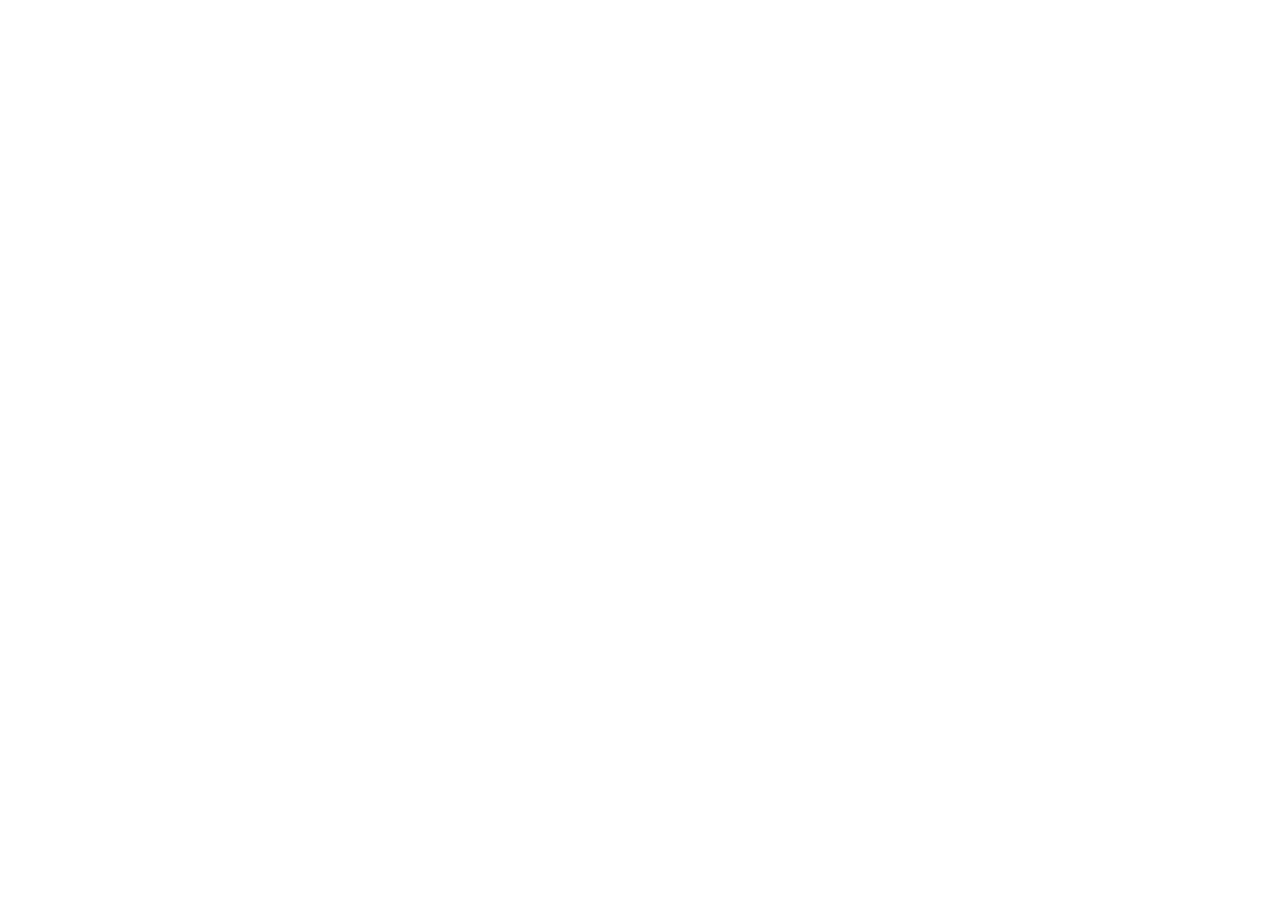
==== internal/webui/static/index.html @ a4a3a225 "feat: add hotel management application" ====
<!doctype html>
<html lang="ar" dir="rtl">
  <head>
    <meta charset="utf-8" />
    <meta name="viewport" content="width=device-width, initial-scale=1" />
    <meta name="theme-color" content="#f4f5f2" />
    <title>Staywise | إدارة الفندق</title>
    <link rel="stylesheet" href="/styles.css?v=arabic-3" />
  </head>
  <body>
    <div id="login-screen" class="login-screen" hidden>
      <div class="login-card">
        <div class="brand-mark brand-mark-large">S</div>
        <p class="eyebrow">HOTEL OPERATIONS</p>
        <h1>Good to have you<br />back.</h1>
        <p class="muted">Enter your hotel API access token to open the workspace.</p>
        <form id="login-form">
          <label for="api-token">API access token</label>
          <input id="api-token" name="token" type="password" autocomplete="current-password" placeholder="Paste your access token" required />
          <p id="login-error" class="form-error" aria-live="polite"></p>
          <button class="button button-primary button-full" type="submit">Open workspace <span>→</span></button>
        </form>
        <p class="login-footnote">Your token stays in this browser and is sent only to this hotel server.</p>
      </div>
      <div class="login-art" aria-hidden="true">
        <div class="art-circle"></div><div class="art-panel"><span>STAYWISE</span><strong>Every stay,<br />in good hands.</strong><i>Front desk · Rooms · Guest care</i></div>
      </div>
    </div>

    <div id="app-shell" class="app-shell" hidden>
      <aside class="sidebar" id="sidebar">
        <a class="brand" href="#overview" aria-label="Staywise home">
          <span class="brand-mark">S</span><span class="brand-name">staywise<small>HOTEL OPERATIONS</small></span>
        </a>
        <div class="property-switch"><span class="property-icon">⌂</span><span><strong>My property</strong><small>Hotel workspace</small></span><span class="chevron">⌄</span></div>
        <p class="nav-label">WORKSPACE</p>
        <nav class="main-nav" aria-label="Main navigation">
          <button class="nav-item active" data-page="overview"><span class="nav-icon">◫</span>Overview</button>
          <button class="nav-item" data-page="reception"><span class="nav-icon">⌑</span>Reception<span class="nav-count" id="arrival-count">0</span></button>
          <button class="nav-item" data-page="bookings"><span class="nav-icon">▤</span>Bookings</button>
          <button class="nav-item" data-page="rooms"><span class="nav-icon">▦</span>Rooms</button>
          <button class="nav-item" data-page="guests"><span class="nav-icon">♙</span>Guests</button>
          <button class="nav-item" data-page="payments"><span class="nav-icon">◉</span>Payments</button>
        </nav>
        <div class="sidebar-spacer"></div>
        <div class="sidebar-help"><span class="help-bubble">?</span><div><strong>Need a hand?</strong><small>Ask your administrator for access</small></div></div>
        <button id="sign-out" class="user-card"><span class="avatar">HM</span><span><strong>Hotel Manager</strong><small>Sign out</small></span><span class="more">···</span></button>
      </aside>

      <main class="main-area">
        <header class="topbar">
          <button class="mobile-menu" id="menu-toggle" aria-label="Toggle navigation">☰</button>
          <div class="breadcrumbs"><span>Hotel</span><span class="crumb-slash">/</span><strong id="page-crumb">Overview</strong></div>
          <div class="topbar-actions"><span class="today-label" id="today-label"></span><button class="icon-button" id="refresh-button" title="Refresh data" aria-label="Refresh data">↻</button><span class="top-avatar">HM</span></div>
        </header>
        <div id="page-content" class="page-content" aria-live="polite"></div>
      </main>
    </div>

    <div id="modal-root"></div>
    <div id="toast-root" class="toast-root" aria-live="polite"></div>
    <script src="/app.js?v=arabic-4" defer></script>
  </body>
</html>
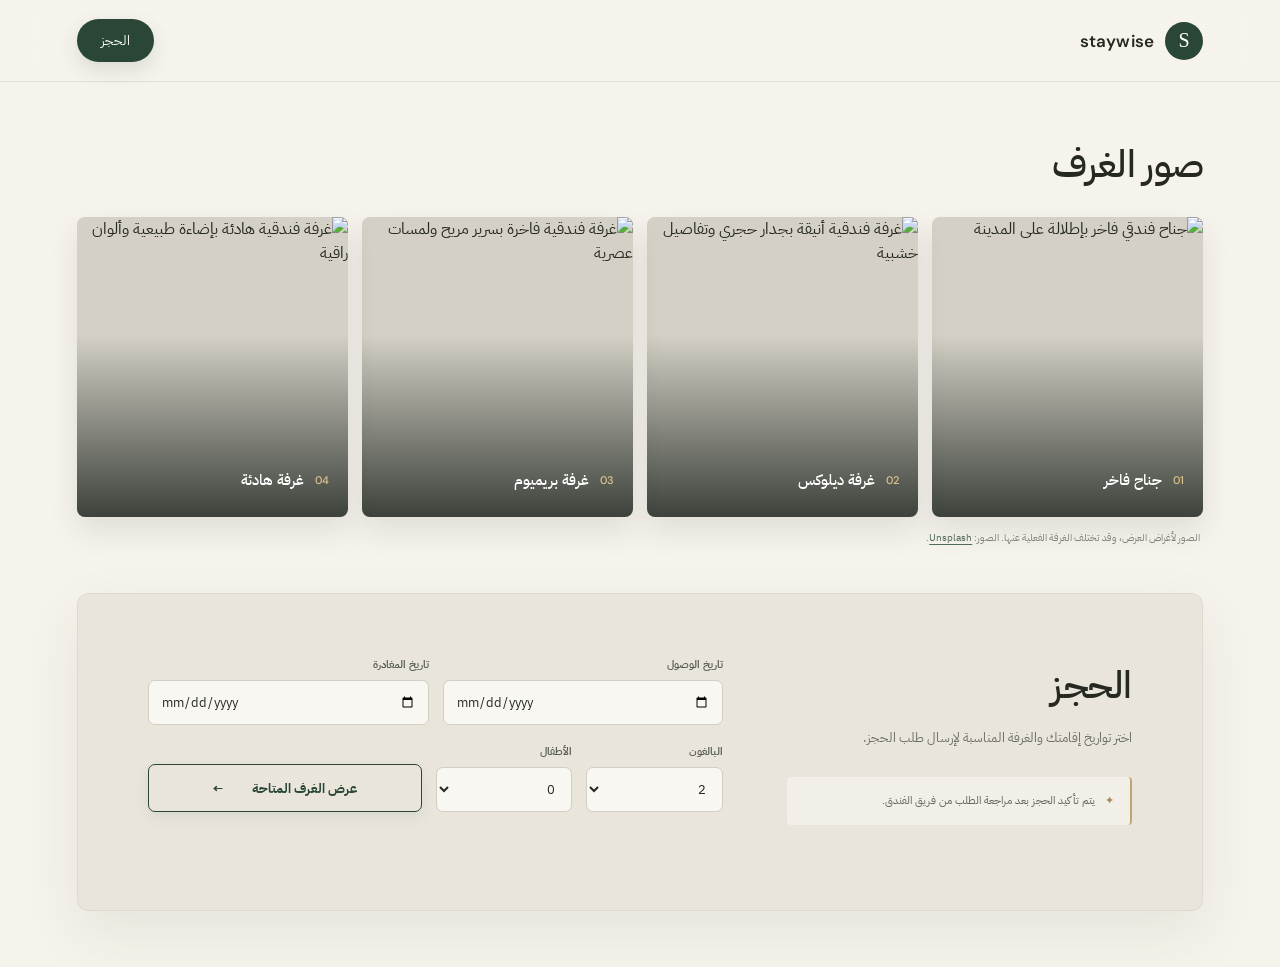
==== commit 8b829c1b: "Finalize hotel management release and booking fixes" ====
--- a/internal/webui/static/index.html
+++ b/internal/webui/static/index.html
@@ -3,62 +3,50 @@
   <head>
     <meta charset="utf-8" />
     <meta name="viewport" content="width=device-width, initial-scale=1" />
-    <meta name="theme-color" content="#f4f5f2" />
-    <title>Staywise | إدارة الفندق</title>
-    <link rel="stylesheet" href="/styles.css?v=arabic-3" />
+    <meta name="theme-color" content="#f6f3ec" />
+    <meta name="description" content="استكشف غرف Staywise وأرسل طلب حجز إقامتك." />
+    <title>Staywise | احجز إقامتك</title>
+    <link rel="preconnect" href="https://images.unsplash.com" />
+    <link rel="stylesheet" href="guest.css?v=3" />
   </head>
   <body>
-    <div id="login-screen" class="login-screen" hidden>
-      <div class="login-card">
-        <div class="brand-mark brand-mark-large">S</div>
-        <p class="eyebrow">HOTEL OPERATIONS</p>
-        <h1>Good to have you<br />back.</h1>
-        <p class="muted">Enter your hotel API access token to open the workspace.</p>
-        <form id="login-form">
-          <label for="api-token">API access token</label>
-          <input id="api-token" name="token" type="password" autocomplete="current-password" placeholder="Paste your access token" required />
-          <p id="login-error" class="form-error" aria-live="polite"></p>
-          <button class="button button-primary button-full" type="submit">Open workspace <span>→</span></button>
+    <header class="site-header">
+      <a class="brand" href="#top" aria-label="Staywise"><span class="brand-mark">S</span><span>staywise</span></a>
+      <nav aria-label="التنقل الرئيسي"><a class="nav-cta" href="#booking">الحجز</a></nav>
+    </header>
+    <main id="top">
+      <section class="rooms section-wrap" id="rooms" aria-labelledby="rooms-title">
+        <div class="section-heading"><div><h1 id="rooms-title">صور الغرف</h1></div></div>
+        <div class="gallery">
+          <article class="gallery-card" role="button" tabindex="0" aria-label="تكبير صورة الجناح الفاخر"><img src="https://images.unsplash.com/photo-1776761363365-ad83248b93df?auto=format&fit=crop&w=1400&q=85" alt="جناح فندقي فاخر بإطلالة على المدينة" fetchpriority="high" /><div class="gallery-caption"><span>01</span><strong>جناح فاخر</strong><span class="zoom-mark" aria-hidden="true">＋</span></div></article>
+          <article class="gallery-card" role="button" tabindex="0" aria-label="تكبير صورة غرفة الديلوكس"><img src="https://images.unsplash.com/photo-1790419683322-b08a7050c424?auto=format&fit=crop&w=1100&q=85" alt="غرفة فندقية أنيقة بجدار حجري وتفاصيل خشبية" loading="lazy" /><div class="gallery-caption"><span>02</span><strong>غرفة ديلوكس</strong><span class="zoom-mark" aria-hidden="true">＋</span></div></article>
+          <article class="gallery-card" role="button" tabindex="0" aria-label="تكبير صورة غرفة البريميوم"><img src="https://images.unsplash.com/photo-1731336478850-6bce7235e320?auto=format&fit=crop&w=1100&q=85" alt="غرفة فندقية فاخرة بسرير مريح ولمسات عصرية" loading="lazy" /><div class="gallery-caption"><span>03</span><strong>غرفة بريميوم</strong><span class="zoom-mark" aria-hidden="true">＋</span></div></article>
+          <article class="gallery-card" role="button" tabindex="0" aria-label="تكبير صورة الغرفة الهادئة"><img src="https://images.unsplash.com/photo-1652161854125-1f5289c13eac?auto=format&fit=crop&w=1100&q=85" alt="غرفة فندقية هادئة بإضاءة طبيعية وألوان راقية" loading="lazy" /><div class="gallery-caption"><span>04</span><strong>غرفة هادئة</strong><span class="zoom-mark" aria-hidden="true">＋</span></div></article>
+        </div>
+        <p class="photo-note">الصور لأغراض العرض، وقد تختلف الغرفة الفعلية عنها. الصور: <a href="https://unsplash.com/license" target="_blank" rel="noreferrer">Unsplash</a>.</p>
+      </section>
+      <section class="booking section-wrap" id="booking" aria-labelledby="booking-title">
+        <div class="booking-intro"><h2 id="booking-title">الحجز</h2><p>اختر تواريخ إقامتك والغرفة المناسبة لإرسال طلب الحجز.</p><div class="booking-note"><span class="note-mark">✦</span><span>يتم تأكيد الحجز بعد مراجعة الطلب من فريق الفندق.</span></div></div>
+        <form id="booking-form" class="booking-form">
+          <div class="field-row"><label>تاريخ الوصول<input name="check_in" id="check-in" type="date" required /></label><label>تاريخ المغادرة<input name="check_out" id="check-out" type="date" required /></label></div>
+          <div class="field-row field-row-small"><label>البالغون<select name="adults"><option>1</option><option selected>2</option><option>3</option><option>4</option><option>5</option><option>6</option></select></label><label>الأطفال<select name="children"><option selected>0</option><option>1</option><option>2</option><option>3</option><option>4</option></select></label><button id="search-rooms" class="button button-outline" type="button">عرض الغرف المتاحة <span>←</span></button></div>
+          <div id="availability" class="availability" aria-live="polite"></div>
+          <div id="guest-fields" class="guest-fields" hidden>
+            <label>الاسم الكامل<input name="name" autocomplete="name" maxlength="120" required placeholder="الاسم الأول واسم العائلة" /></label>
+            <div class="field-row"><label>البريد الإلكتروني<input name="email" type="email" autocomplete="email" maxlength="254" required /></label><label>رقم الهاتف<input name="phone" type="tel" autocomplete="tel" maxlength="32" required /></label></div>
+            <label class="honeypot" aria-hidden="true">اترك هذا الحقل فارغًا<input name="website" tabindex="-1" autocomplete="off" /></label>
+            <button id="submit-booking" class="button button-dark button-full" type="submit" disabled>إرسال طلب الحجز <span>←</span></button>
+          </div>
+          <p id="booking-message" class="booking-message" aria-live="polite"></p>
         </form>
-        <p class="login-footnote">Your token stays in this browser and is sent only to this hotel server.</p>
-      </div>
-      <div class="login-art" aria-hidden="true">
-        <div class="art-circle"></div><div class="art-panel"><span>STAYWISE</span><strong>Every stay,<br />in good hands.</strong><i>Front desk · Rooms · Guest care</i></div>
-      </div>
-    </div>
-
-    <div id="app-shell" class="app-shell" hidden>
-      <aside class="sidebar" id="sidebar">
-        <a class="brand" href="#overview" aria-label="Staywise home">
-          <span class="brand-mark">S</span><span class="brand-name">staywise<small>HOTEL OPERATIONS</small></span>
-        </a>
-        <div class="property-switch"><span class="property-icon">⌂</span><span><strong>My property</strong><small>Hotel workspace</small></span><span class="chevron">⌄</span></div>
-        <p class="nav-label">WORKSPACE</p>
-        <nav class="main-nav" aria-label="Main navigation">
-          <button class="nav-item active" data-page="overview"><span class="nav-icon">◫</span>Overview</button>
-          <button class="nav-item" data-page="reception"><span class="nav-icon">⌑</span>Reception<span class="nav-count" id="arrival-count">0</span></button>
-          <button class="nav-item" data-page="bookings"><span class="nav-icon">▤</span>Bookings</button>
-          <button class="nav-item" data-page="rooms"><span class="nav-icon">▦</span>Rooms</button>
-          <button class="nav-item" data-page="guests"><span class="nav-icon">♙</span>Guests</button>
-          <button class="nav-item" data-page="payments"><span class="nav-icon">◉</span>Payments</button>
-        </nav>
-        <div class="sidebar-spacer"></div>
-        <div class="sidebar-help"><span class="help-bubble">?</span><div><strong>Need a hand?</strong><small>Ask your administrator for access</small></div></div>
-        <button id="sign-out" class="user-card"><span class="avatar">HM</span><span><strong>Hotel Manager</strong><small>Sign out</small></span><span class="more">···</span></button>
-      </aside>
-
-      <main class="main-area">
-        <header class="topbar">
-          <button class="mobile-menu" id="menu-toggle" aria-label="Toggle navigation">☰</button>
-          <div class="breadcrumbs"><span>Hotel</span><span class="crumb-slash">/</span><strong id="page-crumb">Overview</strong></div>
-          <div class="topbar-actions"><span class="today-label" id="today-label"></span><button class="icon-button" id="refresh-button" title="Refresh data" aria-label="Refresh data">↻</button><span class="top-avatar">HM</span></div>
-        </header>
-        <div id="page-content" class="page-content" aria-live="polite"></div>
-      </main>
-    </div>
-
-    <div id="modal-root"></div>
-    <div id="toast-root" class="toast-root" aria-live="polite"></div>
-    <script src="/app.js?v=arabic-4" defer></script>
+      </section>
+    </main>
+    <dialog id="photo-dialog" class="photo-dialog" aria-label="معرض صور الغرف">
+      <button class="photo-close" type="button" aria-label="إغلاق الصورة">×</button>
+      <button class="photo-arrow photo-prev" type="button" aria-label="الصورة السابقة">›</button>
+      <figure><img id="dialog-image" alt="" /><figcaption><strong id="dialog-title"></strong><span id="dialog-count"></span></figcaption></figure>
+      <button class="photo-arrow photo-next" type="button" aria-label="الصورة التالية">‹</button>
+    </dialog>
+    <script src="guest.js?v=3" defer></script>
   </body>
 </html>
--- a/internal/webui/static/guest.css
+++ b/internal/webui/static/guest.css
@@ -0,0 +1,47 @@
+@import url('https://fonts.googleapis.com/css2?family=DM+Sans:wght@400;500;600;700&family=IBM+Plex+Sans+Arabic:wght@400;500;600;700&display=swap');
+:root{color-scheme:light;--ink:#252920;--muted:#77796f;--paper:#f6f3ec;--green:#294637;--line:#dedbd2;--gold:#c0a574}*{box-sizing:border-box}html{scroll-behavior:smooth}body{margin:0;background:var(--paper);color:var(--ink);font-family:"IBM Plex Sans Arabic",Tahoma,sans-serif}.site-header{height:82px;padding:0 clamp(22px,6vw,92px);display:flex;align-items:center;justify-content:space-between;border-bottom:1px solid rgba(43,47,39,.1);background:var(--paper)}.brand{display:flex;gap:11px;align-items:center;color:var(--ink);text-decoration:none;font:600 17px "DM Sans",sans-serif;letter-spacing:.2px}.brand-mark{width:38px;height:38px;display:grid;place-items:center;background:var(--green);color:#fff;font:500 20px Georgia,serif;border-radius:50%}.brand small{display:block;margin-top:3px;color:var(--muted);font:500 9px "IBM Plex Sans Arabic",sans-serif;letter-spacing:0}.site-header nav{display:flex;gap:31px;align-items:center}.site-header nav a{font-size:13px;text-decoration:none;color:var(--ink)}.site-header nav .nav-cta{padding:11px 19px;background:var(--green);color:#fff;border-radius:4px}.hero{height:min(680px,73vw);min-height:470px;position:relative;display:flex;align-items:center;overflow:hidden;background:#35342d;color:#fff}.hero-image,.hero-shade{position:absolute;inset:0;width:100%;height:100%}.hero-image{object-fit:cover;object-position:center 54%}.hero-shade{background:linear-gradient(90deg,rgba(15,20,16,.7),rgba(15,20,16,.18) 72%),linear-gradient(0deg,rgba(15,20,16,.25),transparent 30%)}.hero-copy{position:relative;z-index:1;width:min(1180px,88%);margin:auto}.eyebrow{margin:0 0 19px;color:#e7d2a9;font:600 11px "DM Sans","IBM Plex Sans Arabic",sans-serif;letter-spacing:1.6px}.hero h1{margin:0;font-size:clamp(42px,6.3vw,82px);line-height:1.24;font-weight:500;letter-spacing:-1px}.hero-copy>p:not(.eyebrow){max-width:460px;margin:18px 0 28px;color:#f1eee7;font-size:16px;line-height:1.9}.button{min-height:48px;padding:0 23px;display:inline-flex;align-items:center;justify-content:center;gap:28px;border:0;border-radius:3px;text-decoration:none;font:600 13px "IBM Plex Sans Arabic",sans-serif;cursor:pointer;transition:transform .2s,background .2s}.button:hover{transform:translateY(-1px)}.button-light{background:#f6f3ec;color:var(--ink)}.button-dark{background:var(--green);color:#fff}.button-outline{border:1px solid var(--green);background:transparent;color:var(--green)}.button:disabled{opacity:.45;cursor:not-allowed;transform:none}.hero-caption{position:absolute;z-index:1;bottom:27px;left:6%;color:#fff;font-size:11px;letter-spacing:.3px}.section-wrap{width:min(1180px,88%);margin:0 auto}.rooms{padding:90px 0 96px}.section-heading{display:flex;align-items:flex-end;justify-content:space-between;gap:30px;margin-bottom:32px}.eyebrow-dark{color:#8b7653}.section-heading h2,.booking h2{margin:0;font-size:clamp(28px,3vw,39px);font-weight:500;letter-spacing:-.5px}.section-heading>p{max-width:360px;margin:0;color:var(--muted);font-size:13px;line-height:1.9}.gallery{display:grid;grid-template-columns:1.25fr 1fr 1fr;gap:17px;align-items:stretch}.gallery-card{height:335px;position:relative;overflow:hidden;background:#d4d0c5}.gallery-card-tall{height:410px;grid-row:span 2}.gallery-card:nth-child(2),.gallery-card:nth-child(3){height:197px}.gallery-card img{width:100%;height:100%;object-fit:cover;transition:transform .7s cubic-bezier(.2,.7,.3,1)}.gallery-card:hover img{transform:scale(1.04)}.gallery-card:after{content:"";position:absolute;inset:35% 0 0;background:linear-gradient(0deg,rgba(14,22,17,.62),transparent)}.gallery-caption{position:absolute;z-index:1;bottom:18px;right:19px;left:19px;display:flex;align-items:center;gap:12px;color:white}.gallery-caption span{font:500 11px "DM Sans",sans-serif;color:#e3c68e}.gallery-caption strong{font-size:14px;font-weight:500}.photo-note{margin:13px 0 0;color:#858479;font-size:10px}.booking{display:grid;grid-template-columns:.75fr 1.25fr;gap:70px;padding:62px clamp(23px,5.5vw,78px);margin-bottom:86px;background:#e9e5db}.booking-intro{padding-top:3px}.booking-intro h2{max-width:350px;line-height:1.4}.booking-intro>p:not(.eyebrow){max-width:330px;color:#6c7067;font-size:13px;line-height:1.9}.booking-note{display:flex;gap:10px;align-items:flex-start;margin-top:27px;color:#62665d;font-size:11px;line-height:1.8}.note-mark{color:#a88751}.booking-form{display:grid;gap:17px}.field-row{display:grid;grid-template-columns:1fr 1fr;gap:14px}.field-row-small{grid-template-columns:.75fr .75fr 1.5fr;align-items:end}.booking-form label{display:grid;gap:7px;color:#585d54;font-size:11px;font-weight:600}.booking-form input,.booking-form select{width:100%;height:45px;padding:0 12px;border:1px solid #d1cec5;border-radius:3px;background:#f9f7f2;color:var(--ink);font:400 13px "IBM Plex Sans Arabic",sans-serif;outline:none}.booking-form input:focus,.booking-form select:focus{border-color:#778c7c;box-shadow:0 0 0 3px #486c4c18}.availability{display:grid;gap:9px}.availability:empty{display:none}.availability-title{margin:2px 0 0;color:#62665d;font-size:12px}.available-room{display:grid;grid-template-columns:1fr auto;align-items:center;gap:12px;padding:12px 14px;background:#f8f6f0;border:1px solid #dedbd2}.available-room strong{font-size:13px;font-weight:600}.available-room small{display:block;margin-top:4px;color:var(--muted);font-size:10px}.available-room .room-price{color:var(--green);font:600 14px "DM Sans",sans-serif;white-space:nowrap}.available-room button{grid-column:1/-1;justify-self:start;padding:7px 12px;border:1px solid #a8b4a7;background:transparent;color:var(--green);font:500 11px "IBM Plex Sans Arabic",sans-serif;cursor:pointer}.available-room.selected{border-color:var(--green);box-shadow:inset 0 0 0 1px var(--green)}.guest-fields{display:grid;gap:15px;padding-top:5px}.guest-fields[hidden]{display:none}.booking-message{min-height:18px;margin:0;color:var(--green);font-size:12px;line-height:1.8}.booking-message.error{color:#9a3934}.button-full{width:100%}.honeypot{position:absolute!important;width:1px!important;height:1px!important;overflow:hidden!important;clip:rect(0,0,0,0)!important;white-space:nowrap!important}footer{min-height:94px;padding:20px clamp(22px,6vw,92px);display:flex;justify-content:space-between;align-items:center;border-top:1px solid var(--line);color:#7d7e75;font-size:11px}.footer-brand{font-size:15px}.footer-brand .brand-mark{width:32px;height:32px;font-size:17px}.footer-brand small{font-size:8px}.availability-status{margin:0;color:var(--muted);font-size:12px;line-height:1.8}@media(max-width:820px){.hero{min-height:500px;height:70vh}.hero-copy{width:86%}.section-wrap{width:86%}.rooms{padding:70px 0}.gallery{grid-template-columns:1fr 1fr}.gallery-card-tall{height:400px;grid-row:span 2}.gallery-card:nth-child(2),.gallery-card:nth-child(3){height:191px}.booking{grid-template-columns:1fr;gap:28px;padding:38px 30px}.booking-intro>p:not(.eyebrow){max-width:540px}.booking-note{margin-top:15px}}@media(max-width:540px){.site-header{height:70px;padding:0 18px}.brand{font-size:15px}.brand-mark{width:34px;height:34px}.site-header nav{gap:15px}.site-header nav a{font-size:11px}.site-header nav .nav-cta{padding:9px 12px}.hero{min-height:510px;height:78vh}.hero-image{object-position:62% center}.hero-shade{background:linear-gradient(90deg,rgba(15,20,16,.68),rgba(15,20,16,.2)),linear-gradient(0deg,rgba(15,20,16,.26),transparent 35%)}.hero-copy{width:86%}.hero h1{font-size:48px}.hero-copy>p:not(.eyebrow){font-size:14px;max-width:310px}.hero-caption{left:7%;font-size:9px}.section-wrap{width:88%}.section-heading{display:block}.section-heading>p{margin-top:12px}.gallery{grid-template-columns:1fr 1fr;gap:9px}.gallery-card-tall{grid-column:1/-1;grid-row:auto;height:290px}.gallery-card:nth-child(2),.gallery-card:nth-child(3){height:180px}.gallery-caption{right:12px;left:12px;bottom:12px;gap:8px}.gallery-caption strong{font-size:11px}.rooms{padding:58px 0 65px}.booking{width:100%;padding:35px 22px;margin-bottom:60px}.field-row,.field-row-small{grid-template-columns:1fr 1fr;gap:11px}.field-row-small .button{grid-column:1/-1}.booking-form{gap:14px}.booking-form label{font-size:10px}.booking-form input,.booking-form select{height:43px}.available-room{padding:11px}.available-room strong{font-size:12px}footer{padding:18px 20px;min-height:82px}.footer-brand{font-size:13px}}
+/* Guest view: keep the page focused on room photos and booking. */
+.rooms{padding-top:54px;padding-bottom:48px}.section-heading{margin-bottom:24px}.section-heading h1{margin:0;font-size:clamp(28px,3vw,38px);font-weight:500}.gallery{grid-template-columns:repeat(4,minmax(0,1fr));gap:14px}.gallery-card,.gallery-card:nth-child(2),.gallery-card:nth-child(3){height:300px}.gallery-card-tall{height:300px;grid-row:auto}.brand{gap:11px}.booking{margin-bottom:56px}@media(max-width:820px){.gallery{grid-template-columns:repeat(2,minmax(0,1fr))}.gallery-card,.gallery-card:nth-child(2),.gallery-card:nth-child(3){height:250px}}@media(max-width:540px){.rooms{padding-top:38px;padding-bottom:36px}.gallery{gap:9px}.gallery-card,.gallery-card:nth-child(2),.gallery-card:nth-child(3){height:190px}.booking{margin-bottom:32px}}
+
+/* Interaction and visual polish */
+.site-header{position:sticky;top:0;z-index:10;backdrop-filter:blur(16px);background:rgba(246,243,236,.92)}
+.site-header nav .nav-cta{border-radius:999px;padding:12px 24px;box-shadow:0 8px 20px rgba(41,70,55,.14);transition:transform .2s,box-shadow .2s,background .2s}
+.site-header nav .nav-cta:hover{transform:translateY(-2px);background:#203c2c;box-shadow:0 12px 25px rgba(41,70,55,.22)}
+.section-heading h1{letter-spacing:-.7px}
+.gallery-card{border-radius:8px;cursor:zoom-in;box-shadow:0 14px 30px rgba(40,44,35,.1);isolation:isolate;animation:room-enter .6s both}
+.gallery-card:nth-child(2){animation-delay:.06s}.gallery-card:nth-child(3){animation-delay:.12s}.gallery-card:nth-child(4){animation-delay:.18s}
+.gallery-card:focus-visible{outline:3px solid var(--gold);outline-offset:4px}
+.gallery-card:after{inset:20% 0 0;background:linear-gradient(0deg,rgba(12,21,16,.76),rgba(12,21,16,0) 76%);transition:opacity .25s}
+.gallery-card img{transition:transform .8s cubic-bezier(.2,.7,.3,1),filter .4s}
+.gallery-card:hover img{transform:scale(1.055);filter:saturate(1.08)}
+.gallery-caption{bottom:20px;gap:11px}.gallery-caption strong{font-size:15px}
+.zoom-mark{margin-inline-start:auto;width:34px;height:34px;display:grid;place-items:center;border:1px solid rgba(255,255,255,.65);border-radius:50%;font:400 18px "DM Sans",sans-serif;opacity:0;transform:translateY(5px);transition:opacity .2s,transform .2s}
+.gallery-card:hover .zoom-mark,.gallery-card:focus-visible .zoom-mark{opacity:1;transform:none}
+.photo-note{padding-inline:3px}.photo-note a{color:#526d5c;text-underline-offset:3px}
+.booking{border:1px solid rgba(74,86,69,.08);border-radius:12px;box-shadow:0 22px 60px rgba(45,48,39,.08);gap:clamp(28px,5vw,70px)}
+.booking-intro h2{font-size:clamp(30px,3vw,40px)}
+.booking-note{padding:14px 16px;border-inline-start:2px solid var(--gold);background:rgba(255,255,255,.38);border-radius:4px}
+.booking-form{gap:18px}
+.booking-form input,.booking-form select{border-radius:7px;transition:border-color .2s,box-shadow .2s,background .2s}
+.booking-form input:hover,.booking-form select:hover{background:#fff}
+.button{border-radius:7px}.button-outline{font-weight:700;box-shadow:0 5px 14px rgba(41,70,55,.08)}.button-outline:hover{background:var(--green);color:#fff}.button-dark{box-shadow:0 9px 20px rgba(41,70,55,.16)}
+.availability{gap:11px}.availability-title{font-weight:700;color:var(--ink)}
+.available-room{grid-template-columns:78px minmax(0,1fr) auto;grid-template-rows:auto auto;gap:8px 15px;padding:12px;border-radius:8px;transition:border-color .2s,box-shadow .2s,transform .2s}
+.available-room:hover{transform:translateY(-1px);box-shadow:0 8px 20px rgba(40,44,35,.07)}.available-room.selected{box-shadow:0 0 0 2px rgba(41,70,55,.12)}
+.available-room-image{grid-column:1;grid-row:1 / span 2;width:78px;height:78px;object-fit:cover;border-radius:5px}
+.available-room-info{grid-column:2;grid-row:1;align-self:end}.available-room .room-price{grid-column:3;grid-row:1;align-self:end}
+.available-room button{grid-column:2 / 4;grid-row:2;justify-self:start;padding:8px 13px;border-radius:5px;transition:background .2s,color .2s}
+.available-room.selected button,.available-room button:hover{background:var(--green);color:#fff}
+.availability-status{padding:15px 17px;border-radius:7px;background:rgba(255,255,255,.55)}.booking-message{padding-top:4px}
+.photo-dialog{position:fixed;inset:0;margin:auto;padding:22px;width:min(1080px,94vw);max-width:none;max-height:92vh;overflow:visible;border:1px solid rgba(255,255,255,.16);border-radius:14px;background:#131814;color:white;box-shadow:0 28px 90px rgba(0,0,0,.5)}
+.photo-dialog::backdrop{background:rgba(10,14,11,.82);backdrop-filter:blur(8px)}.photo-dialog figure{margin:0;display:grid;gap:14px;justify-items:center}
+.photo-dialog figure img{display:block;width:100%;height:min(72vh,760px);object-fit:contain;border-radius:8px;background:#0b0e0c}
+.photo-dialog figcaption{width:100%;display:flex;align-items:center;justify-content:space-between;gap:18px;color:#efe9dc}
+.photo-dialog figcaption strong{font-size:15px;font-weight:500}.photo-dialog figcaption span{color:#c7b896;font:12px "DM Sans",sans-serif;direction:ltr}
+.photo-close,.photo-arrow{position:absolute;z-index:1;display:grid;place-items:center;width:44px;height:44px;border:1px solid rgba(255,255,255,.42);border-radius:50%;background:rgba(15,20,16,.68);color:#fff;cursor:pointer;transition:background .2s,transform .2s}
+.photo-close:hover,.photo-arrow:hover{background:#294637;transform:scale(1.06)}.photo-close{top:34px;right:34px;font:300 27px/1 "DM Sans",sans-serif}
+.photo-arrow{top:50%;font:300 32px/1 "DM Sans",sans-serif;transform:translateY(-50%)}.photo-arrow:hover{transform:translateY(-50%) scale(1.06)}.photo-prev{right:-20px}.photo-next{left:-20px}
+@keyframes room-enter{from{opacity:0;transform:translateY(14px)}to{opacity:1;transform:translateY(0)}}
+@media(max-width:820px){.booking{gap:24px;padding:38px 30px}.photo-dialog{padding:16px}.photo-prev{right:8px}.photo-next{left:8px}}
+@media(max-width:540px){.site-header{height:68px;padding:0 18px}.gallery-card,.gallery-card:nth-child(2),.gallery-card:nth-child(3){height:205px}.gallery-caption{right:12px;left:12px;bottom:12px}.gallery-caption strong{font-size:12px}.zoom-mark{width:29px;height:29px;opacity:1;transform:none}.booking{width:92%;padding:29px 19px}.available-room{grid-template-columns:60px minmax(0,1fr);gap:7px 11px}.available-room-image{grid-column:1;grid-row:1 / span 2;width:60px;height:65px}.available-room-info{grid-column:2;grid-row:1}.available-room .room-price{grid-column:2;grid-row:2;justify-self:start;font-size:12px}.available-room button{grid-column:1 / -1;grid-row:3}.photo-dialog{width:100vw;max-width:none;max-height:100vh;height:100vh;padding:14px;border-radius:0;display:flex;align-items:center}.photo-dialog figure{width:100%}.photo-dialog figure img{height:auto;max-height:72vh}.photo-close{top:18px;right:18px}.photo-arrow{top:50%;width:39px;height:39px}.photo-prev{right:10px}.photo-next{left:10px}}
+@media(prefers-reduced-motion:reduce){html{scroll-behavior:auto}*,*::before,*::after{animation-duration:.01ms!important;animation-iteration-count:1!important;transition-duration:.01ms!important}}
